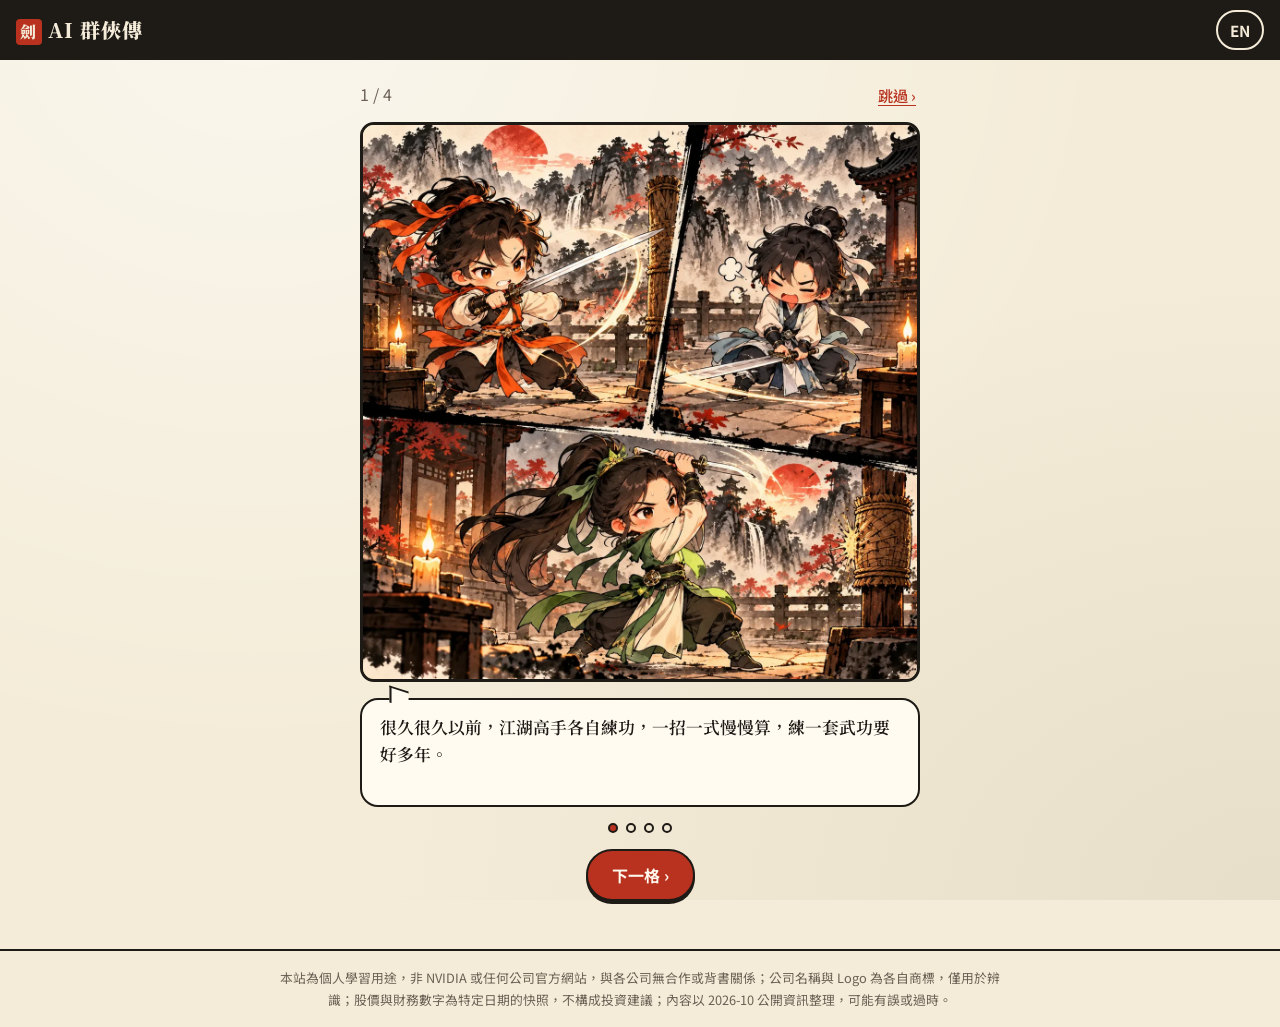
==== ai_game/index.html @ 1df623b8 "ai_game: move the website into ai_game/ (publish site from 9bf6e10)" ====
<!doctype html>
<html lang="zh-Hant" data-lang="zh">
<head>
  <meta charset="utf-8">
  <meta name="viewport" content="width=device-width, initial-scale=1">
  <title>AI 群俠傳 · AI Wuxia Chronicles</title>
  <meta name="description" content="延伸自 NVIDIA GTC Berlin 主題演講：用武俠漫畫認識 AI 生態系約 90 個公司與產業，說人話、附來源。">
  <!-- 繁體中文版（Facebook 分享用）。分享爬蟲需要完整網址。 -->
  <meta property="og:type" content="website">
  <meta property="og:url" content="https://sean-lee-software-embedded.github.io/AI/ai_game/">
  <link rel="canonical" href="https://sean-lee-software-embedded.github.io/AI/ai_game/">
  <meta property="og:locale" content="zh_TW">
  <meta property="og:locale:alternate" content="en_US">
  <meta property="og:title" content="AI 群俠傳：認識 NVIDIA GTC 的 AI 生態系">
  <meta property="og:description" content="CSPs、AI Labs、AI Natives、Neoclouds……用武俠漫畫看懂約 90 家公司，順便學到 AI 新知。">
  <meta property="og:image" content="https://sean-lee-software-embedded.github.io/AI/ai_game/assets/og.jpg">
  <meta property="og:image:width" content="1200">
  <meta property="og:image:height" content="630">
  <meta property="og:site_name" content="AI 群俠傳">
  <meta property="og:image:type" content="image/jpeg">
  <meta name="twitter:card" content="summary_large_image">
  <meta name="twitter:image" content="https://sean-lee-software-embedded.github.io/AI/ai_game/assets/og.jpg">
  <link rel="alternate" hreflang="zh-Hant" href="https://sean-lee-software-embedded.github.io/AI/ai_game/">
  <link rel="alternate" hreflang="en" href="https://sean-lee-software-embedded.github.io/AI/ai_game/en/">
  <link rel="alternate" hreflang="x-default" href="https://sean-lee-software-embedded.github.io/AI/ai_game/">
  <meta name="theme-color" content="#F4ECD8">
  <link rel="preconnect" href="https://fonts.googleapis.com">
  <link rel="preconnect" href="https://fonts.gstatic.com" crossorigin>
  <link href="https://fonts.googleapis.com/css2?family=Noto+Sans+TC:wght@400;500;700&family=Noto+Serif+TC:wght@600;900&display=swap" rel="stylesheet">
  <link rel="stylesheet" href="css/style.css">
  <script type="module" src="js/main.js"></script>
</head>
<body>
  <a class="skip" href="#app" data-i18n="skip">跳到主要內容</a>
  <header class="topbar">
    <a class="brand" href="#/map" data-i18n="brand">AI 群俠傳</a>
    <button class="lang" id="lang-toggle" type="button" aria-label="切換語言 / Switch language">EN</button>
  </header>
  <nav class="tabs" id="tabs" aria-label="主選單 / Main"></nav>
  <main id="app" tabindex="-1">
    <p class="loading">⚔️ …</p>
  </main>
  <footer class="footer">
    <p data-i18n="disclaimer">本站為個人學習用途，非 NVIDIA 或任何公司官方網站，與各公司無合作或背書關係；公司名稱與 Logo 為各自商標，僅用於辨識；股價與財務數字為特定日期的快照，不構成投資建議；內容以 2026-10 公開資訊整理，可能有誤或過時。</p>
  </footer>
  <dialog id="card-dialog" class="card-dialog" aria-labelledby="card-title"></dialog>
</body>
</html>
---- ai_game/css/style.css ----
:root {
  --paper: #F4ECD8;
  --paper-2: #EADFC4;
  --card: #FFFBF1;
  --ink: #1E1A16;
  --ink-2: #4D443A;
  --muted: #6B6156;
  --vermilion: #B8321F;
  --line: #CBBE9F;
  --accent: var(--vermilion);
  --radius: 14px;
  --shadow: 0 2px 0 var(--ink), 0 6px 18px rgba(30, 26, 22, .12);
  --serif: 'Noto Serif TC', 'Songti TC', serif;
  --sans: 'Noto Sans TC', system-ui, -apple-system, 'PingFang TC', sans-serif;
  color-scheme: light;
}

*, *::before, *::after { box-sizing: border-box; }
html { -webkit-text-size-adjust: 100%; }
body {
  margin: 0;
  background: var(--paper);
  background-image:
    radial-gradient(ellipse at 20% 0%, rgba(255, 255, 255, .55), transparent 60%),
    radial-gradient(ellipse at 100% 100%, rgba(120, 100, 70, .10), transparent 50%);
  background-attachment: fixed;
  color: var(--ink);
  font: 16px/1.7 var(--sans);
  overflow-x: hidden;
}
img { max-width: 100%; display: block; }
a { color: var(--vermilion); text-underline-offset: 3px; }
h1, h2, h3 { font-family: var(--serif); line-height: 1.3; margin: .4em 0 .3em; }
h1 { font-size: 1.75rem; font-weight: 900; }
h2 { font-size: 1.25rem; }
h3 { font-size: 1rem; }
:focus-visible { outline: 3px solid var(--vermilion); outline-offset: 2px; border-radius: 6px; }

.sr-only, .skip:not(:focus) {
  position: absolute; width: 1px; height: 1px; overflow: hidden; clip: rect(0 0 0 0); white-space: nowrap;
}
.skip:focus { position: fixed; top: 8px; left: 8px; z-index: 99; background: var(--card); padding: 8px 12px; }

.muted { color: var(--muted); }
.small { font-size: .875rem; }
.center { text-align: center; }
.lead { font-size: 1.05rem; color: var(--ink-2); }
.loading { text-align: center; padding: 4rem 0; }

/* ---------- Header / nav / footer ---------- */
.topbar {
  position: sticky; top: 0; z-index: 10;
  display: flex; align-items: center; justify-content: space-between;
  padding: 10px 16px;
  background: var(--ink); color: var(--paper);
}
.brand { font: 900 1.25rem var(--serif); color: var(--paper); text-decoration: none; letter-spacing: .05em; }
.brand::before { content: '劍'; display: inline-grid; place-items: center; width: 1.6em; height: 1.6em; margin-right: .4em;
  background: var(--vermilion); color: var(--paper); border-radius: 4px; font-size: .8em; }
.lang {
  font: 700 .95rem var(--sans); min-width: 48px; min-height: 40px;
  border: 2px solid var(--paper); background: transparent; color: var(--paper); border-radius: 999px; cursor: pointer;
}
.lang:hover { background: var(--paper); color: var(--ink); }

.tabs {
  display: flex; gap: 4px; overflow-x: auto; scrollbar-width: none;
  padding: 8px 16px; background: var(--paper-2); border-bottom: 2px solid var(--ink);
}
.tabs::-webkit-scrollbar { display: none; }
.tabs a {
  flex: 0 0 auto; padding: 6px 12px; border-radius: 999px; text-decoration: none; color: var(--ink);
  font-size: .9rem; font-weight: 500; white-space: nowrap;
}
.tabs a[aria-current="page"] { background: var(--ink); color: var(--paper); }
body[data-view="intro"] .tabs { display: none; }

main { max-width: 960px; margin: 0 auto; padding: 16px 16px 48px; }
main:focus, main:focus-visible { outline: none; }
.footer { border-top: 2px solid var(--ink); padding: 16px; font-size: .8rem; color: var(--muted); text-align: center; }
.footer p { max-width: 720px; margin: 0 auto; }

/* ---------- Buttons ---------- */
.btn {
  display: inline-block; font: 700 1rem var(--sans); padding: 12px 24px; min-height: 48px;
  background: var(--vermilion); color: #FFF8EC; border: 2px solid var(--ink); border-radius: 999px;
  box-shadow: 0 3px 0 var(--ink); cursor: pointer; text-decoration: none;
}
.btn:active { transform: translateY(2px); box-shadow: 0 1px 0 var(--ink); }
.btn-text { background: none; border: 0; padding: 8px 4px; font: 500 .95rem var(--sans); color: var(--vermilion); cursor: pointer; text-decoration: underline; text-underline-offset: 3px; display: inline-block; }

/* ---------- Avatars & tags ---------- */
.avatar {
  position: relative; flex: none; display: inline-grid; place-items: center; overflow: hidden;
  border-radius: 50%; border: 3px solid var(--ink); background: var(--accent);
  box-shadow: inset 0 0 0 3px var(--card);
}
.avatar img { position: absolute; inset: 0; width: 100%; height: 100%; object-fit: cover; }
.avatar.has-img .seal { visibility: hidden; }
.seal { font: 900 1em var(--serif); color: #FFF8EC; text-shadow: 0 1px 0 rgba(0, 0, 0, .35); }
.avatar-sm { width: 56px; height: 56px; font-size: 1.1rem; }
.avatar-md { width: 80px; height: 80px; font-size: 1.5rem; }
.avatar-lg { width: 112px; height: 112px; font-size: 2rem; }

.tags { display: flex; flex-wrap: wrap; gap: 6px; margin: 6px 0; }
.tag {
  display: inline-block; font-size: .8rem; font-weight: 700; padding: 2px 10px; border-radius: 999px;
  border: 2px solid var(--accent); color: var(--ink); background: color-mix(in srgb, var(--accent) 14%, var(--card));
  text-decoration: none;
}
.tag-plain { border-color: var(--line); background: var(--card); font-weight: 500; }
.badge-unverified {
  display: inline-block; font-size: .8rem; font-weight: 700; padding: 2px 10px; border-radius: 4px;
  background: #FFF0C2; color: #6A4A00; border: 1px dashed #A07A10;
}
.badge-unverified.mini { font-size: .7rem; padding: 0 6px; margin-left: 6px; }

/* ---------- Comic bits ---------- */
.bubble {
  position: relative; margin: 16px 0; padding: 14px 18px;
  background: var(--card); border: 2px solid var(--ink); border-radius: 18px;
  font: 600 1.05rem/1.6 var(--serif);
}
.bubble::after {
  content: ''; position: absolute; left: 28px; top: -12px; width: 18px; height: 18px;
  background: var(--card); border-left: 2px solid var(--ink); border-top: 2px solid var(--ink);
  transform: skewX(20deg) rotate(20deg);
}
.pending { background: #FFF6DA; border-left: 4px solid #C09020; padding: 10px 14px; border-radius: 6px; }

.scene {
  position: relative; aspect-ratio: 16 / 7; margin: 8px 0 12px; overflow: hidden;
  border: 3px solid var(--ink); border-radius: var(--radius);
  background:
    radial-gradient(ellipse at 30% 110%, color-mix(in srgb, var(--accent) 45%, transparent), transparent 60%),
    linear-gradient(170deg, var(--paper) 0%, color-mix(in srgb, var(--accent) 22%, var(--paper)) 100%);
}
.scene::before { /* ink mountains, shown until real art exists */
  content: ''; position: absolute; inset: auto 0 0 0; height: 70%;
  background: color-mix(in srgb, var(--ink) 18%, transparent);
  clip-path: polygon(0 100%, 0 60%, 12% 30%, 22% 55%, 38% 10%, 52% 50%, 64% 28%, 78% 60%, 90% 35%, 100% 55%, 100% 100%);
}
.scene img { position: relative; width: 100%; height: 100%; object-fit: cover; }

/* ---------- Intro ---------- */
.intro { max-width: 560px; margin: 0 auto; text-align: center; }
.intro-top { display: flex; justify-content: space-between; align-items: center; }
.panel { margin: 0; }
.panel .scene { aspect-ratio: 1; }
.panel .bubble { text-align: left; min-height: 6.5em; }
.dots { display: flex; justify-content: center; gap: 8px; margin: 12px 0 16px; }
.dots span { width: 10px; height: 10px; border-radius: 50%; border: 2px solid var(--ink); }
.dots .on { background: var(--vermilion); }

/* ---------- Map ---------- */
.map {
  position: relative; aspect-ratio: 1; max-width: 640px; margin: 8px auto 20px;
  border: 3px solid var(--ink); border-radius: 24px; overflow: hidden;
  background:
    radial-gradient(circle at 50% 50%, rgba(118, 185, 0, .22), transparent 30%),
    radial-gradient(ellipse at 50% 120%, rgba(30, 26, 22, .18), transparent 60%),
    var(--paper-2);
}
.map-bg { position: absolute; inset: 0; width: 100%; height: 100%; object-fit: cover; }
.map-lines { position: absolute; inset: 0; width: 100%; height: 100%; }
.map-lines line { stroke: var(--ink); stroke-width: .5; stroke-dasharray: 1.5 1.5; opacity: .45; vector-effect: non-scaling-stroke; }
.map-node {
  position: absolute; transform: translate(-50%, -50%);
  display: flex; flex-direction: column; align-items: center; gap: 2px;
  min-width: 76px; padding: 6px 10px; text-align: center; text-decoration: none; color: var(--ink);
  background: var(--card); border: 2px solid var(--ink); border-radius: 12px;
  box-shadow: 0 3px 0 var(--accent);
  transition: transform .15s;
}
.map-node:hover { transform: translate(-50%, -54%); }
.map-name { font: 700 .82rem/1.25 var(--serif); }
.map-count { font-size: .72rem; font-weight: 700; color: var(--ink); background: color-mix(in srgb, var(--accent) 30%, #FFF); border: 1px solid var(--accent); border-radius: 999px; padding: 0 8px; }
.map-leader { padding: 10px 14px; border-width: 3px; box-shadow: 0 4px 0 var(--accent), 0 0 0 6px rgba(118, 185, 0, .25); }
.map-leader .map-name { font-size: 1rem; }
.map-leader .map-count { color: var(--ink); }
.map-node { max-width: 34%; }
.map-name { overflow-wrap: anywhere; }
@media (max-width: 400px) {
  .map-node { min-width: 0; padding: 4px 6px; }
  .map-name { font-size: .72rem; }
  .map-count { font-size: .66rem; }
}

.faction-list { list-style: none; padding: 0; margin: 0 0 16px; display: grid; gap: 8px; }
.faction-row {
  display: grid; grid-template-columns: 12px 1fr 72px auto; align-items: center; gap: 10px;
  padding: 10px 12px; background: var(--card); color: var(--ink); text-decoration: none;
  border: 2px solid var(--ink); border-radius: 12px;
}
.swatch { width: 12px; height: 32px; border-radius: 4px; background: var(--accent); }
.row-text { display: flex; flex-direction: column; min-width: 0; }
.row-text .small { overflow: hidden; text-overflow: ellipsis; white-space: nowrap; }
.meter { height: 8px; border-radius: 999px; background: var(--paper-2); overflow: hidden; border: 1px solid var(--line); }
.meter > span { display: block; height: 100%; background: var(--accent); }
.meter.big { height: 14px; margin: 10px 0; --accent: var(--vermilion); }

/* ---------- Faction page ---------- */
.count { font: 700 .9rem var(--sans); color: var(--ink); background: color-mix(in srgb, var(--accent) 30%, #FFF); border: 1px solid var(--accent); padding: 2px 10px; border-radius: 999px; vertical-align: middle; }
.controls { display: grid; grid-template-columns: 1fr 1fr; gap: 8px; margin: 16px 0; }
.controls input { grid-column: 1 / -1; }
input[type="search"], select {
  width: 100%; min-height: 44px; font: 1rem var(--sans); color: var(--ink);
  padding: 8px 12px; border: 2px solid var(--ink); border-radius: 10px; background: var(--card);
}
@media (min-width: 720px) { .controls { grid-template-columns: 2fr 1fr 1fr; } .controls input { grid-column: auto; } }

.tiles { list-style: none; padding: 0; margin: 0; display: grid; gap: 10px; grid-template-columns: 1fr; }
@media (min-width: 560px) { .tiles { grid-template-columns: 1fr 1fr; } }
@media (min-width: 880px) { .tiles { grid-template-columns: 1fr 1fr 1fr; } }
.tile {
  position: relative; width: 100%; display: flex; align-items: center; gap: 12px; text-align: left;
  padding: 10px 12px; font: inherit; color: var(--ink); cursor: pointer;
  background: var(--card); border: 2px solid var(--ink); border-radius: 12px; box-shadow: 0 3px 0 var(--accent);
}
.tile:hover { transform: translateY(-1px); }
.tile-text { display: flex; flex-direction: column; min-width: 0; line-height: 1.4; }
.tile-text strong { font-family: var(--serif); }
.tile-meta { font-size: .75rem; }
.seen-mark { position: absolute; top: 6px; right: 8px; font-weight: 900; color: var(--accent); }

/* ---------- Hero card dialog ---------- */
.card-dialog {
  width: min(640px, calc(100vw - 32px)); max-height: calc(100dvh - 32px); padding: 0;
  border: 3px solid var(--ink); border-radius: 18px; background: var(--card); color: var(--ink);
  box-shadow: 0 8px 0 var(--ink);
}
.card-dialog::backdrop { background: rgba(30, 26, 22, .55); }
.card { position: relative; padding: 20px 18px 16px; border-top: 10px solid var(--accent); }
.dlg-close {
  position: absolute; top: 8px; right: 8px; width: 44px; height: 44px; border-radius: 50%;
  border: 2px solid var(--ink); background: var(--paper); font-size: 1.1rem; cursor: pointer; color: var(--ink);
}
.card-head { display: flex; gap: 14px; align-items: center; padding-right: 40px; }
.card-id h2 { margin: 0; font-size: 1.4rem; }
.nick { margin: 0; font-family: var(--serif); color: var(--ink-2); }
@media (max-width: 420px) { .card-head { flex-direction: column; align-items: flex-start; } }
.card-sec { border-top: 1px dashed var(--line); padding-top: 4px; margin-top: 10px; }
.card-sec p { margin: .3em 0; }
.links, .sources, .examples { padding-left: 1.2em; margin: .3em 0; }
.links li, .sources li, .examples li { margin: .3em 0; overflow-wrap: anywhere; }
.toast-inline { margin: 10px 0 0; font-weight: 700; color: #2F6B00; }
.asof { margin-top: 14px; text-align: right; }

/* ---------- Book ---------- */
.rank-card {
  text-align: center; padding: 16px; margin: 12px 0 20px;
  background: var(--card); border: 3px solid var(--ink); border-radius: var(--radius); box-shadow: var(--shadow);
}
.rank { font: 900 1.6rem var(--serif); margin: 0; }
.book-group { margin: 18px 0; }

/* ---------- Quiz ---------- */
.center-block { text-align: center; max-width: 560px; margin: 0 auto; }
.center-block .tiles { text-align: left; margin-bottom: 20px; }
.quiz { max-width: 600px; margin: 0 auto; }
.question { font-size: 1.2rem; }
.choices { list-style: none; padding: 0; display: grid; gap: 10px; }
.choice {
  width: 100%; text-align: left; font: 500 1rem var(--sans); padding: 12px 16px; min-height: 48px; cursor: pointer;
  color: var(--ink); background: var(--card); border: 2px solid var(--ink); border-radius: 12px;
}
.choice:disabled { cursor: default; opacity: 1; color: var(--ink); }
.choice.right { background: #E2F2C9; border-color: #3E7A00; }
.choice.right::before { content: '✓ '; font-weight: 900; color: #3E7A00; }
.choice.wrong { background: #F8DCD5; border-color: var(--vermilion); }
.explain { background: var(--card); border-left: 4px solid var(--vermilion); padding: 12px 14px; border-radius: 8px; margin: 12px 0; outline: none; }
.explain p { margin: .4em 0 0; }

/* ---------- Glossary ---------- */
.dict { margin: 16px 0; }
.dict dt { margin-top: 14px; display: flex; flex-wrap: wrap; align-items: baseline; gap: 4px 10px; }
.term { font: 900 1.1rem var(--serif); }
.real { font-size: .85rem; font-weight: 700; padding: 0 8px; border-radius: 4px; background: var(--ink); color: var(--paper); }
.dict dd { margin: 4px 0 0; padding-bottom: 10px; border-bottom: 1px dashed var(--line); color: var(--ink-2); }

/* ---------- Blade Road ---------- */
.legend { display: flex; flex-wrap: wrap; gap: 16px; margin: 8px 0 16px; font-size: .9rem; }
.legend-item { display: inline-flex; align-items: center; gap: 6px; }
.legend .dot { position: static; animation: none; }
.road { display: flex; flex-direction: column; align-items: stretch; }
.stage {
  position: relative; padding: 12px 14px 10px 52px; background: var(--card);
  border: 2px solid var(--ink); border-radius: 12px; box-shadow: 0 3px 0 var(--accent);
  display: flex; flex-direction: column;
}
.stage strong { font-family: var(--serif); font-size: 1.05rem; }
.step {
  position: absolute; left: 12px; top: 12px; width: 28px; height: 28px; display: grid; place-items: center;
  border-radius: 50%; background: var(--accent); color: #FFF; font-weight: 900;
}
.pipe { position: relative; height: 44px; margin: 0 auto; width: 4px; background: repeating-linear-gradient(to bottom, var(--ink) 0 6px, transparent 6px 10px); }
.dot { position: absolute; left: 50%; width: 12px; height: 12px; border-radius: 50%; border: 2px solid var(--ink); transform: translateX(-50%); display: inline-block; }
.dot.power { background: #76B900; animation: down 1.6s linear infinite; }
.dot.money { background: #E3B23C; animation: up 1.6s linear infinite; }
@keyframes down { from { top: -6px; } to { top: calc(100% - 6px); } }
@keyframes up { from { top: calc(100% - 6px); } to { top: -6px; } }
.road.paused .dot { animation-play-state: paused; }
.guard { margin: 18px 0 8px; padding: 12px 14px; border: 2px dashed var(--accent); border-radius: 12px; background: var(--card); }

@media (min-width: 880px) {
  .road { flex-direction: row; align-items: stretch; }
  .stage { flex: 1 1 0; padding: 48px 12px 12px; }
  .step { left: 12px; top: 12px; }
  .pipe { width: 40px; height: 4px; margin: auto 0; flex: none;
    background: repeating-linear-gradient(to right, var(--ink) 0 6px, transparent 6px 10px); }
  .pipe .dot { top: 50%; transform: translateY(-50%); }
  .dot.power { animation-name: right; }
  .dot.money { animation-name: left; }
  @keyframes right { from { left: -6px; } to { left: calc(100% - 6px); } }
  @keyframes left { from { left: calc(100% - 6px); } to { left: -6px; } }
}

@media (prefers-reduced-motion: reduce) {
  * { transition: none !important; }
}

/* ---------- Card: profile & AI insight ---------- */
.card-lead { font-size: 1.05rem; font-weight: 500; margin: 14px 0 4px; }
.profile { display: grid; grid-template-columns: auto 1fr; gap: 4px 12px; margin: 6px 0; }
.profile dt { font-weight: 700; color: var(--muted); font-size: .875rem; white-space: nowrap; padding-top: 2px; }
.profile dd { margin: 0; }
@media (max-width: 420px) { .profile { grid-template-columns: 1fr; gap: 0; } .profile dd { margin-bottom: 6px; } }
.learn {
  margin: 14px 0; padding: 12px 14px; border-radius: 12px;
  background: #EEF6E0; border: 2px solid #5E8F12;
}
.learn h3 { margin: 0 0 4px; font-size: 1.1rem; }
.learn p { margin: .3em 0; }
.learn-kicker { font-weight: 900; color: #3E6A00; font-size: .85rem; letter-spacing: .05em; }
.learn-terms { display: flex; flex-wrap: wrap; gap: 6px; align-items: center; }
.dict dt.focus { background: #FFF0C2; border-radius: 6px; padding: 2px 6px; }

/* ---------- Card: insights, market, investments ---------- */
.insights { padding-left: 1.3em; margin: .3em 0; }
.insights li { margin: .6em 0; }
.insights p { margin: .2em 0 0; }
.invest { list-style: none; padding: 0; margin: .3em 0; display: grid; gap: 8px; }
.invest li { border: 1px solid var(--line); border-radius: 10px; padding: 8px 12px; background: var(--paper); }
.invest p { margin: .2em 0; }
.invest-head { display: flex; flex-wrap: wrap; align-items: center; gap: 6px 10px; }
.disclaimer { border-top: 1px dashed var(--line); padding-top: 6px; }

/* ---------- GTC keynote slide ---------- */
.kicker { margin: 0; font-size: .8rem; font-weight: 700; letter-spacing: .08em; color: #3E6A00; text-transform: uppercase; }
.h1-sub { font: 600 1rem var(--sans); color: var(--muted); }
.map-sub { font-size: .68rem; color: var(--muted); line-height: 1.1; }
.slide {
  position: relative; margin: 10px 0 14px; padding: 18px 18px 16px; overflow: hidden;
  background: #0B0B0B; color: #F2F2F2; border-radius: 12px; border: 1px solid #222;
  box-shadow: 0 6px 24px rgba(0, 0, 0, .25);
}
.slide::before { content: ''; position: absolute; left: 0; top: 0; bottom: 0; width: 6px; background: #76B900; }
.slide-bg { position: absolute; inset: 0; width: 100%; height: 100%; object-fit: cover; opacity: .18; }
.slide-head { position: relative; display: flex; flex-direction: column; gap: 4px; margin-bottom: 14px; }
.slide-kicker { font-size: .72rem; letter-spacing: .1em; text-transform: uppercase; color: #76B900; font-weight: 700; }
.slide-title { font: 700 clamp(1.3rem, 5vw, 2rem)/1.2 var(--sans); color: #FFF; }
.slide-label { font-size: .9rem; color: #BBB; }
.slide-wall { position: relative; list-style: none; padding: 0; margin: 0; display: grid; gap: 6px;
  grid-template-columns: repeat(auto-fill, minmax(120px, 1fr)); }
.slide-wall a {
  display: flex; align-items: center; justify-content: center; text-align: center; min-height: 40px; padding: 6px 8px;
  border: 1px solid #333; border-radius: 6px; background: rgba(255, 255, 255, .04);
  color: #EDEDED; text-decoration: none; font: 600 .85rem/1.2 var(--sans);
}
.slide-wall a:hover, .slide-wall a:focus-visible { border-color: #76B900; color: #FFF; }

/* ---------- Logos ---------- */
.avatar.logo { border-radius: 14px; }
.avatar.logo.has-img { background: #FFF; box-shadow: none; }
.avatar.logo.has-img img { object-fit: contain; padding: 8%; }
/* Wordmark logos need a landscape frame to stay legible. */
.avatar.logo.has-img.avatar-sm { width: 88px; height: 52px; border-radius: 10px; }
.avatar.logo.has-img.avatar-lg { width: 176px; height: 88px; border-radius: 14px; }
.card-art { margin: -4px 0 12px; border-radius: 12px; overflow: hidden; border: 2px solid var(--ink); aspect-ratio: 16 / 9; background: var(--paper-2); }
.card-art img { width: 100%; height: 100%; object-fit: cover; object-position: center 30%; }
.slide-wall a { flex-direction: column; gap: 4px; }
.wall-logo { display: block; width: 100%; height: 34px; object-fit: contain; background: #FFF; border-radius: 4px; padding: 4px 6px; }
.slide-wall a.has-logo span { font-size: .72rem; font-weight: 500; color: #BBB; }
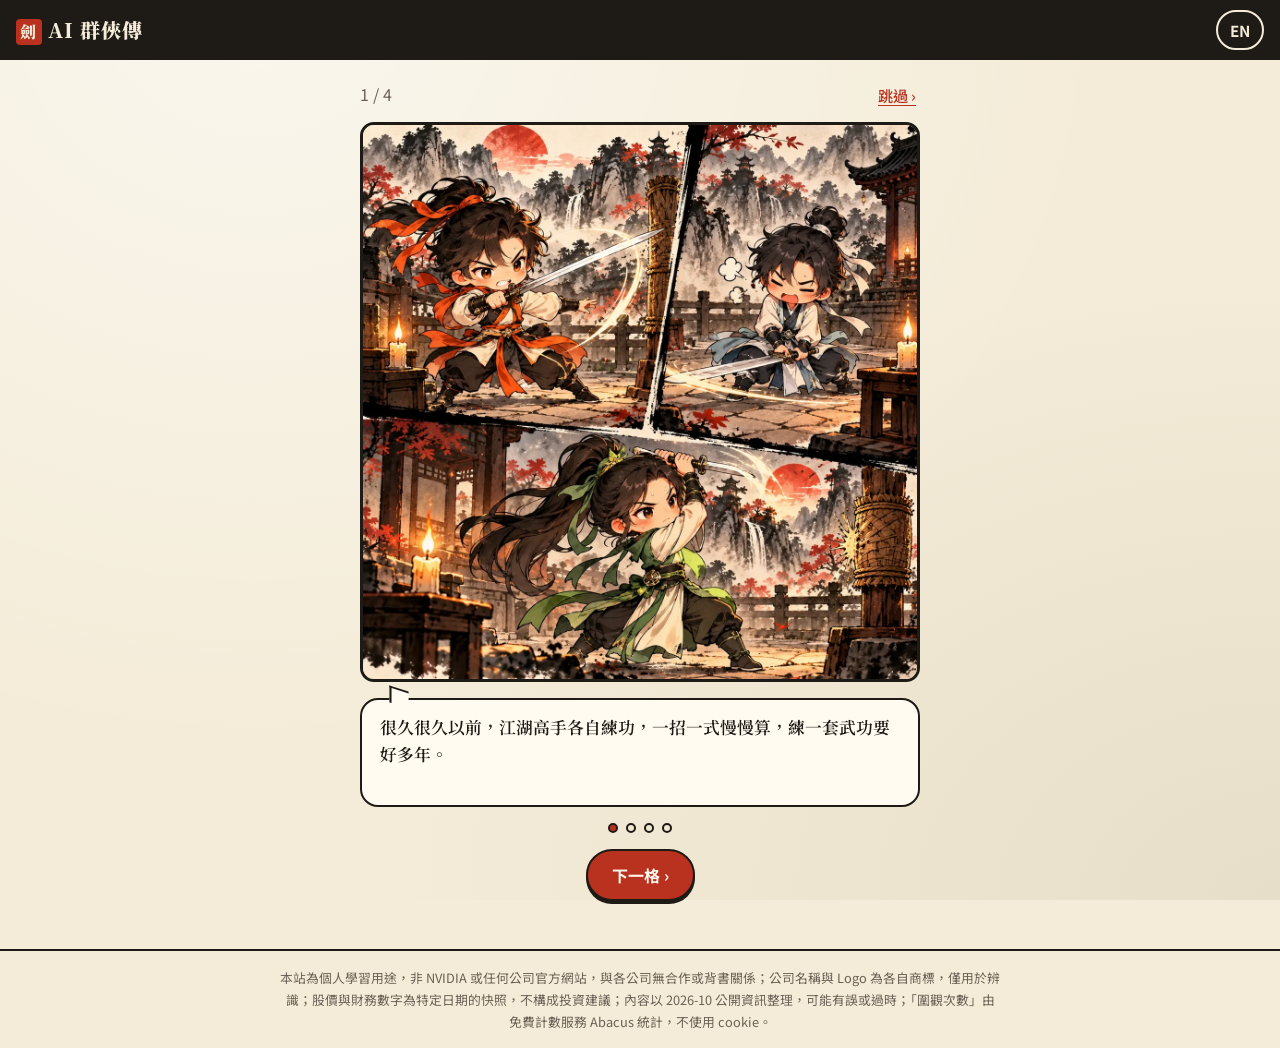
==== commit 529f7589: "ai_game: publish site from 613fd89" ====
--- a/ai_game/index.html
+++ b/ai_game/index.html
@@ -41,7 +41,7 @@
     <p class="loading">⚔️ …</p>
   </main>
   <footer class="footer">
-    <p data-i18n="disclaimer">本站為個人學習用途，非 NVIDIA 或任何公司官方網站，與各公司無合作或背書關係；公司名稱與 Logo 為各自商標，僅用於辨識；股價與財務數字為特定日期的快照，不構成投資建議；內容以 2026-10 公開資訊整理，可能有誤或過時。</p>
+    <p data-i18n="disclaimer">本站為個人學習用途，非 NVIDIA 或任何公司官方網站，與各公司無合作或背書關係；公司名稱與 Logo 為各自商標，僅用於辨識；股價與財務數字為特定日期的快照，不構成投資建議；內容以 2026-10 公開資訊整理，可能有誤或過時；「圍觀次數」由免費計數服務 Abacus 統計，不使用 cookie。</p>
   </footer>
   <dialog id="card-dialog" class="card-dialog" aria-labelledby="card-title"></dialog>
 </body>
--- a/ai_game/css/style.css
+++ b/ai_game/css/style.css
@@ -381,3 +381,50 @@
 .slide-wall a { flex-direction: column; gap: 4px; }
 .wall-logo { display: block; width: 100%; height: 34px; object-fit: contain; background: #FFF; border-radius: 4px; padding: 4px 6px; }
 .slide-wall a.has-logo span { font-size: .72rem; font-weight: 500; color: #BBB; }
+
+/* ---------- Easter egg: the Grandmaster and the robot ducks ---------- */
+.duck-hero {
+  display: flex; gap: 12px; align-items: center; margin: 4px 0 16px; padding: 12px;
+  background: var(--ink); color: var(--paper); text-decoration: none;
+  border: 2px solid #76B900; border-radius: var(--radius);
+  box-shadow: 0 0 0 3px var(--paper), 0 0 0 5px #76B900;
+}
+.duck-hero:hover .duck-cta, .duck-hero:focus-visible .duck-cta { background: #8FD400; }
+.duck-hero-art { flex: none; width: 92px; height: 92px; border-radius: 10px; object-fit: cover; background: var(--paper); color: var(--ink); }
+.duck-emoji { display: grid; place-items: center; white-space: pre; text-align: center; font-size: 1.5rem; line-height: 1.25; }
+.duck-hero-text { display: flex; flex-direction: column; gap: 2px; min-width: 0; }
+.duck-kicker { font-size: .78rem; font-weight: 900; letter-spacing: .06em; color: #76B900; }
+article .duck-kicker { color: #3E6A00; margin: 0; }
+.duck-hero-title { font: 900 1.15rem/1.35 var(--serif); }
+.duck-hero-teaser { font-size: .88rem; color: #E8DFC9; }
+.duck-cta { align-self: flex-start; margin-top: 4px; padding: 2px 10px; border-radius: 8px; background: #76B900; color: #111; font-weight: 700; font-size: .85rem; }
+@media (max-width: 400px) { .duck-hero-art { width: 72px; height: 72px; font-size: 1.15rem; } }
+
+.duck { max-width: 720px; margin: 0 auto; }
+.duck-panels { list-style: none; padding: 0; margin: 12px 0; display: grid; grid-template-columns: 1fr 1fr; gap: 10px; }
+@media (max-width: 420px) { .duck-panels { grid-template-columns: 1fr; } }
+.duck-panel { position: relative; background: var(--card); border: 2px solid var(--ink); border-radius: 12px; padding: 8px 10px 10px; box-shadow: var(--shadow); }
+.duck-panel-art { display: block; width: 100%; aspect-ratio: 1; border-radius: 8px; object-fit: cover; background: var(--paper-2); }
+.duck-panel-art.duck-emoji { /* stage-lit stand-in until the comic art exists */
+  display: grid; place-items: center; aspect-ratio: 16 / 9; padding: 0 12px; white-space: normal;
+  font-size: 2.2rem; line-height: 1.3; letter-spacing: .05em;
+  background: radial-gradient(ellipse at 50% 120%, rgba(118, 185, 0, .55), transparent 65%), linear-gradient(#2A2622, var(--ink));
+}
+.duck-lessons { list-style: none; padding: 0; margin: 8px 0 16px; counter-reset: lesson; }
+.duck-lessons > li { counter-increment: lesson; }
+.duck-lessons summary { cursor: pointer; font: 900 1.05rem/1.4 var(--serif); padding: 2px 0; }
+.duck-lessons summary::before { content: counter(lesson) '. '; color: var(--vermilion); }
+.duck-lessons details[open] summary { margin-bottom: 4px; }
+.duck-num { position: absolute; top: 4px; left: 4px; width: 1.6em; height: 1.6em; display: grid; place-items: center; border-radius: 50%; background: var(--vermilion); color: var(--paper); font-weight: 900; font-size: .85rem; }
+.duck-caption { margin: 8px 0 2px; font-weight: 700; }
+.duck-quote { margin: 0; font-style: italic; color: var(--ink-2); font-size: .9rem; }
+.duck-videos { list-style: none; padding: 0; margin: 8px 0 20px; display: grid; gap: 12px; }
+@media (min-width: 640px) { .duck-videos { grid-template-columns: 1fr 1fr; } }
+.duck-video { display: flex; flex-direction: column; background: var(--card); border: 2px solid var(--ink); border-radius: 12px; padding: 12px 14px; box-shadow: var(--shadow); }
+.duck-video h3 { margin: 2px 0 4px; font-size: 1.1rem; }
+.duck-video p { margin: 0 0 10px; }
+.duck-video .btn { margin-top: auto; align-self: flex-start; padding: 8px 18px; min-height: 44px; }
+.duck-video-meta { font-size: .78rem; font-weight: 700; letter-spacing: .04em; color: #3E6A00; }
+.duck .learn { margin: 10px 0; }
+.duck-clip { display: block; width: 100%; aspect-ratio: 16 / 9; margin-bottom: 10px; border-radius: 8px; background: var(--ink); object-fit: contain; }
+.duck-watched { display: inline-block; margin-left: 6px; padding: 0 8px; border-radius: 999px; background: #FFF3B0; color: var(--ink); font-weight: 700; letter-spacing: 0; }
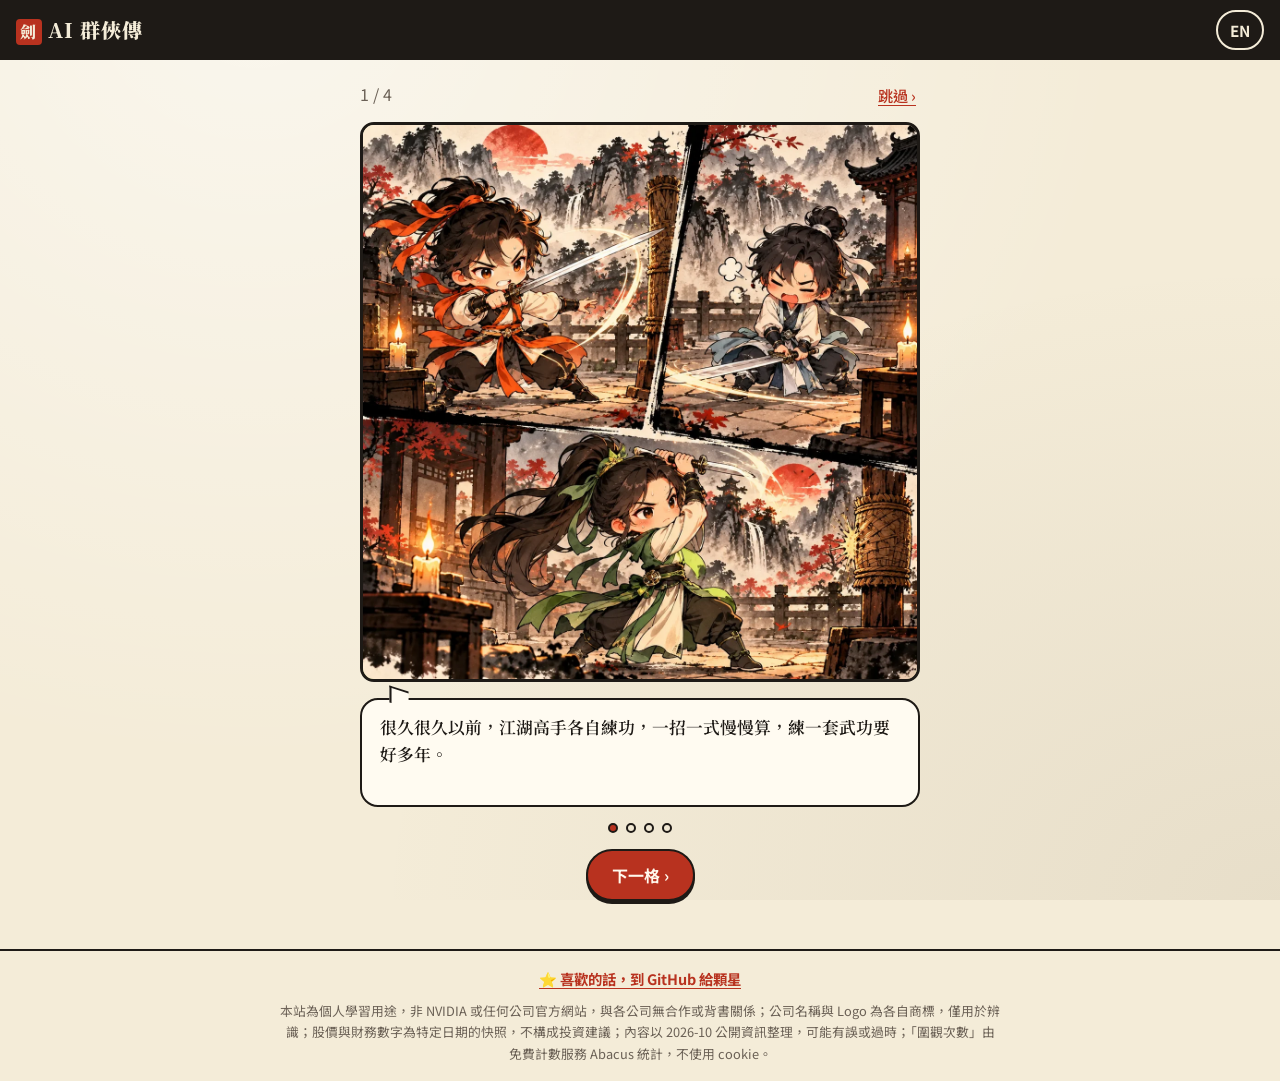
==== commit 5d200dcd: "ai_game: publish site from f171eff" ====
--- a/ai_game/index.html
+++ b/ai_game/index.html
@@ -41,6 +41,7 @@
     <p class="loading">⚔️ …</p>
   </main>
   <footer class="footer">
+    <p class="star-line"><a class="star-link" href="https://github.com/sean-lee-software-embedded/AI" target="_blank" rel="noopener noreferrer" data-i18n="starCta">⭐ 喜歡的話，到 GitHub 給顆星</a></p>
     <p data-i18n="disclaimer">本站為個人學習用途，非 NVIDIA 或任何公司官方網站，與各公司無合作或背書關係；公司名稱與 Logo 為各自商標，僅用於辨識；股價與財務數字為特定日期的快照，不構成投資建議；內容以 2026-10 公開資訊整理，可能有誤或過時；「圍觀次數」由免費計數服務 Abacus 統計，不使用 cookie。</p>
   </footer>
   <dialog id="card-dialog" class="card-dialog" aria-labelledby="card-title"></dialog>
--- a/ai_game/css/style.css
+++ b/ai_game/css/style.css
@@ -428,3 +428,8 @@
 .duck .learn { margin: 10px 0; }
 .duck-clip { display: block; width: 100%; aspect-ratio: 16 / 9; margin-bottom: 10px; border-radius: 8px; background: var(--ink); object-fit: contain; }
 .duck-watched { display: inline-block; margin-left: 6px; padding: 0 8px; border-radius: 999px; background: #FFF3B0; color: var(--ink); font-weight: 700; letter-spacing: 0; }
+.star-line { margin-bottom: 8px !important; }
+.star-link { font-weight: 700; font-size: .9rem; }
+.star-box { margin: 20px 0 12px; padding: 16px; text-align: center; border: 2px dashed #C09020; border-radius: var(--radius); background: #FFF6DA; }
+.star-box p { margin: 8px 0 0; }
+.star-btn { background: #F2B705; color: var(--ink); }
